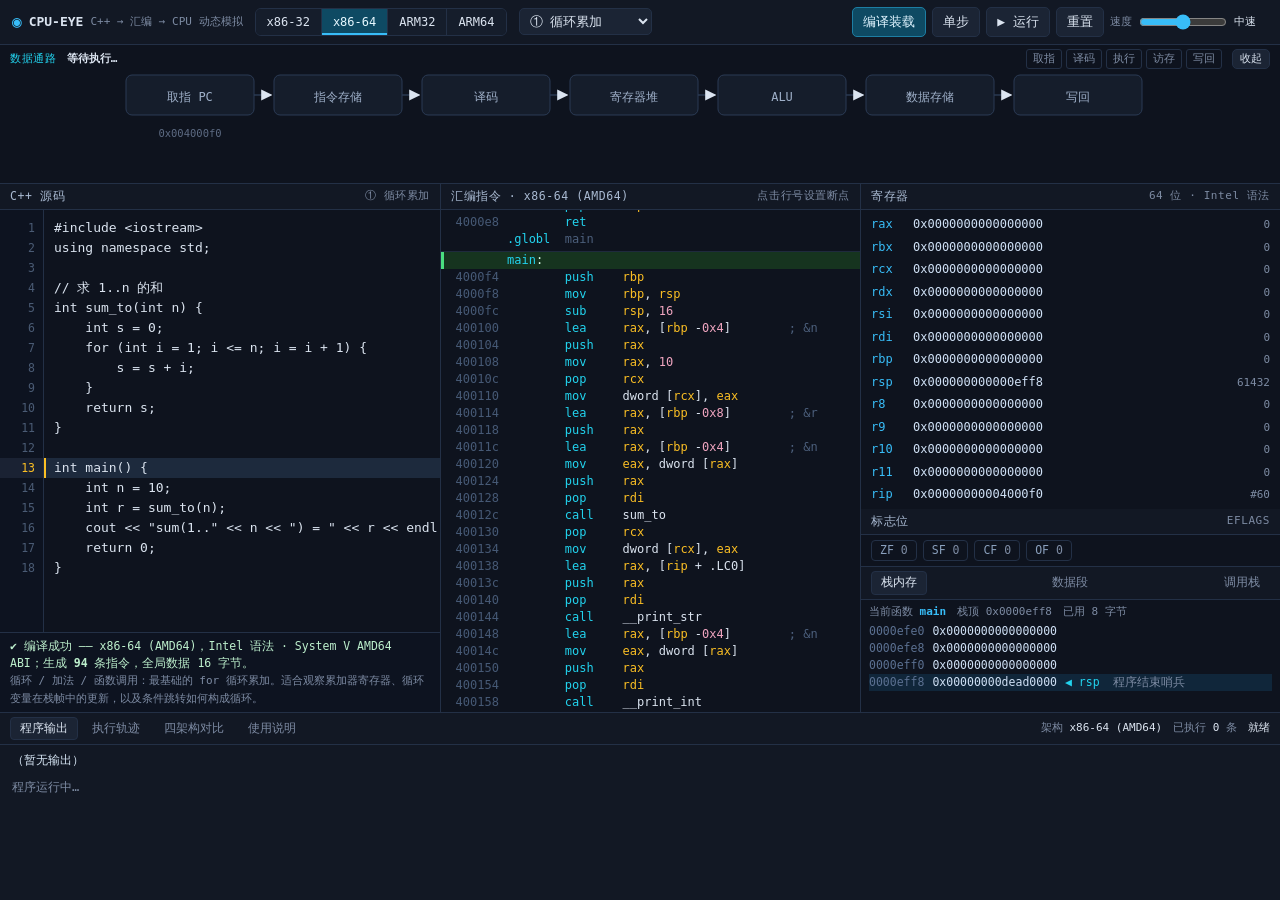
==== index.html @ 2fa2e782 "CPU-EYE：C++ 到四种指令集的可视化 CPU 模拟器 完整的教学工具链，纯前端零依赖：  - 内置 C++ 子集编译器：词法/语法分析 → AST → 代码生成 - 四个真实 ISA 后端：x" ====
<!doctype html>
<html lang="zh-CN">
<head>
<meta charset="utf-8">
<meta name="viewport" content="width=device-width, initial-scale=1">
<title>CPU-EYE 处理器模拟器</title>
<link rel="stylesheet" href="css/app.css">
</head>
<body>
<div id="app">

  <header id="topbar">
    <div class="brand"><span class="logo">◉</span><b>CPU-EYE</b><span class="sub">C++ → 汇编 → CPU 动态模拟</span></div>
    <div class="arch-tabs" id="archTabs"></div>
    <select id="progSel" title="选择示例程序"></select>
    <div class="toolbar">
      <button id="btnBuild" class="primary" title="Ctrl+Enter">编译装载</button>
      <button id="btnStep" title="F10">单步</button>
      <button id="btnRun" title="F5">▶ 运行</button>
      <button id="btnReset">重置</button>
      <label class="speed">速度
        <input type="range" id="speed" min="0" max="4" step="1" value="2">
        <span id="speedLabel">中速</span>
      </label>
    </div>
  </header>

  <section id="datapath">
    <div class="dp-head">
      <span class="dp-label">数据通路</span>
      <span id="dpInstr" class="dp-instr">—</span>
      <span id="dpStages" class="dp-stages"></span>
      <button id="dpToggle" class="mini">收起</button>
    </div>
    <svg id="dpSvg" viewBox="0 0 1040 112" preserveAspectRatio="xMidYMid meet">
      <defs>
        <marker id="ah" markerWidth="8" markerHeight="8" refX="7" refY="4" orient="auto">
          <path d="M0,0 L8,4 L0,8 z" fill="currentColor"/>
        </marker>
      </defs>
      <g id="dpArrows"></g>
      <g id="dpBlocks"></g>
    </svg>
  </section>

  <main id="cols">
    <section class="pane" id="paneSrc">
      <div class="pane-head">
        <span>C++ 源码</span>
        <span id="srcInfo" class="muted"></span>
      </div>
      <div class="editor">
        <div class="gutter" id="gutter"></div>
        <div class="edit-wrap">
          <div class="hl-layer"><div id="curLineBar" class="cur-line"></div></div>
          <textarea id="src" spellcheck="false" wrap="off"></textarea>
        </div>
      </div>
      <div id="diag" class="diag"></div>
    </section>

    <section class="pane" id="paneAsm">
      <div class="pane-head">
        <span id="asmTitle">汇编指令</span>
        <span class="muted">点击行号设置断点</span>
      </div>
      <div id="asmList" class="asm-list"></div>
    </section>

    <section class="pane" id="paneState">
      <div class="pane-head"><span>寄存器</span><span id="regArch" class="muted"></span></div>
      <div id="regs" class="regs"></div>
      <div class="pane-head"><span>标志位</span><span id="flagHint" class="muted"></span></div>
      <div id="flags" class="flags"></div>
      <div class="pane-head tabs" id="memTabs">
        <button class="tab active" data-mem="stack">栈内存</button>
        <button class="tab" data-mem="data">数据段</button>
        <button class="tab" data-mem="call">调用栈</button>
      </div>
      <div id="memView" class="mem-view"></div>
    </section>
  </main>

  <footer id="bottom">
    <div class="tabs" id="botTabs">
      <button class="tab active" data-tab="out">程序输出</button>
      <button class="tab" data-tab="trace">执行轨迹</button>
      <button class="tab" data-tab="cmp">四架构对比</button>
      <button class="tab" data-tab="help">使用说明</button>
      <div class="status" id="status"></div>
    </div>
    <div class="tab-body">
      <div class="tab-pane active" id="tab-out">
        <pre id="output"></pre>
        <div id="verdict" class="verdict"></div>
      </div>
      <div class="tab-pane" id="tab-trace"><pre id="trace"></pre></div>
      <div class="tab-pane" id="tab-cmp">
        <div class="cmp-bar"><button id="btnCmp" class="primary">在四种架构上分别编译并运行</button>
          <span class="muted">对同一段 C++ 代码，比较指令数量、调用约定与生成代码</span></div>
        <div id="cmpResult"></div>
      </div>
      <div class="tab-pane" id="tab-help">
        <div class="help">
          <h3>这是什么</h3>
          <p>一个完整的教学用工具链：内置的 <b>C++ 子集编译器</b> 把源码编译成 <b>x86-32 / x86-64 / ARM32 / ARM64</b> 四种真实指令集的汇编，
             再由 <b>指令级 CPU 模拟器</b> 逐条执行，实时显示寄存器、标志位、栈内存、数据段以及数据通路各阶段的变化。</p>
          <h3>操作</h3>
          <ul>
            <li><b>编译装载</b>（Ctrl+Enter）：编译当前源码并复位 CPU</li>
            <li><b>单步</b>（F10）：执行一条机器指令，所有发生变化的寄存器/内存会高亮闪烁</li>
            <li><b>运行 / 暂停</b>（F5）：按所选速度连续执行；点击汇编行号可设断点</li>
            <li>顶部切换架构后会<b>自动重新编译</b>，可直接对比同一段 C++ 在不同 ISA 上的实现</li>
          </ul>
          <h3>支持的 C++ 子集</h3>
          <ul>
            <li>类型：<code>int</code>、<code>char</code>、<code>bool</code>、指针 <code>T*</code>、一维数组 <code>T a[N]</code></li>
            <li>全局变量（可带初始化列表）、局部变量、函数（支持递归）</li>
            <li>语句：<code>if/else</code>、<code>while</code>、<code>do-while</code>、<code>for</code>、<code>break</code>、<code>continue</code>、<code>return</code></li>
            <li>运算：<code>+ - * / %</code>、比较、<code>&amp;&amp; || !</code>、位运算 <code>&amp; | ^ ~ &lt;&lt; &gt;&gt;</code>、<code>++ --</code>、复合赋值、取地址与解引用</li>
            <li>输出：<code>cout &lt;&lt; 表达式 &lt;&lt; endl;</code>（字符串常量、整数），或 <code>print_int()</code> / <code>print_str()</code></li>
            <li><code>#include</code> 与 <code>using namespace std;</code> 会被忽略，可以照常书写</li>
          </ul>
          <h3>模拟范围说明</h3>
          <p>模拟器在<b>指令语义层</b>工作：忠实执行每条指令对寄存器、内存、标志位的影响，遵循各架构真实的调用约定
             （System V AMD64、cdecl、AAPCS、AAPCS64）与栈帧布局；但不模拟指令编码字节、缓存、流水线冲突与乱序执行，
             指令地址按 4 字节等距排列。除法、取模、指针缩放等处的架构差异都是真实的（例如 x86 的 <code>idiv</code> 对应 ARM 的 <code>sdiv</code> + <code>msub/mls</code>）。</p>
        </div>
      </div>
    </div>
  </footer>
</div>

<script src="js/frontend.js"></script>
<script src="js/targets.js"></script>
<script src="js/codegen.js"></script>
<script src="js/machine.js"></script>
<script src="js/programs.js"></script>
<script src="js/ui.js"></script>
</body>
</html>
---- css/app.css ----
/* ===================== CPU-EYE 样式 ===================== */
:root{
  --bg:#0b0f16; --panel:#121824; --panel2:#0e131e; --line:#233046;
  --fg:#dbe4f0; --muted:#7d8ba3; --accent:#38bdf8; --accent2:#22d3ee;
  --green:#4ade80; --amber:#fbbf24; --red:#f87171; --purple:#c084fc;
  --pc:#16341f; --pcline:#4ade80;
  --mono:"Cascadia Mono","JetBrains Mono",Consolas,"SF Mono",Menlo,"DejaVu Sans Mono",monospace;
  --lh:20px;
}
*{box-sizing:border-box}
html,body{height:100%}
body{
  margin:0;background:var(--bg);color:var(--fg);
  font:13px/1.5 var(--mono);
  -webkit-font-smoothing:antialiased;
}
#app{display:flex;flex-direction:column;height:100vh;min-height:0}
button{font:inherit;color:var(--fg);background:#1b2434;border:1px solid var(--line);
  border-radius:5px;padding:4px 10px;cursor:pointer}
button:hover{background:#243149;border-color:#31435f}
button:active{transform:translateY(1px)}
button.primary{background:#0e4a63;border-color:#1d7ea3;color:#dff4ff}
button.primary:hover{background:#12607f}
button:disabled{opacity:.4;cursor:not-allowed}
button.mini{padding:1px 7px;font-size:11px}
select{font:inherit;background:#1b2434;color:var(--fg);border:1px solid var(--line);
  border-radius:5px;padding:4px 6px;max-width:200px}
.muted{color:var(--muted);font-weight:normal;font-size:11px}

/* ---------- 顶栏 ---------- */
#topbar{display:flex;align-items:center;gap:12px;padding:7px 12px;background:var(--panel);
  border-bottom:1px solid var(--line);flex-wrap:wrap}
.brand{display:flex;align-items:center;gap:7px;white-space:nowrap}
.brand .logo{color:var(--accent);font-size:16px;animation:pulse 2.4s infinite}
@keyframes pulse{0%,100%{opacity:1}50%{opacity:.35}}
.brand .sub{color:var(--muted);font-size:11px}
.arch-tabs{display:flex;gap:0;border:1px solid var(--line);border-radius:6px;overflow:hidden}
.arch-tabs button{border:none;border-radius:0;border-right:1px solid var(--line);background:#151d2b;
  font-size:12px;padding:4px 11px}
.arch-tabs button:last-child{border-right:none}
.arch-tabs button.on{background:#0e4a63;color:#e6f8ff;box-shadow:inset 0 -2px 0 var(--accent)}
.toolbar{display:flex;align-items:center;gap:6px;margin-left:auto;flex-wrap:wrap}
.speed{display:flex;align-items:center;gap:5px;color:var(--muted);font-size:11px}
.speed input{width:88px;accent-color:var(--accent)}
#speedLabel{color:var(--fg);min-width:34px}

/* ---------- 数据通路 ---------- */
#datapath{background:var(--panel2);border-bottom:1px solid var(--line);padding:4px 10px 2px}
#datapath.collapsed svg{display:none}
.dp-head{display:flex;align-items:center;gap:10px;font-size:11px;color:var(--muted)}
.dp-label{color:var(--accent2);letter-spacing:.06em}
.dp-instr{color:var(--fg);font-weight:bold}
.dp-stages{display:flex;gap:4px;margin-left:auto}
.dp-stages span{padding:1px 6px;border:1px solid var(--line);border-radius:3px;color:var(--muted)}
.dp-stages span.on{background:#0e4a63;color:#cdefff;border-color:var(--accent)}
#dpSvg{width:100%;height:112px;display:block}
.dp-block rect{fill:#151d2b;stroke:#2b3b55;stroke-width:1;transition:fill .18s,stroke .18s}
.dp-block text.t{fill:#9fb0c9;font-size:12px;text-anchor:middle;font-family:var(--mono)}
.dp-block text.v{fill:#5d6b83;font-size:10.5px;text-anchor:middle;font-family:var(--mono)}
.dp-block.on rect{fill:#0e3a4d;stroke:var(--accent);stroke-width:1.6}
.dp-block.on text.t{fill:#dff4ff}
.dp-block.on text.v{fill:var(--amber)}
.dp-arrow{stroke:#2b3b55;stroke-width:1.4;fill:none;color:#2b3b55}
.dp-arrow.on{stroke:var(--accent);color:var(--accent)}

/* ---------- 主体三栏 ---------- */
#cols{display:flex;flex:1 1 auto;min-height:0;gap:1px;background:var(--line)}
.pane{display:flex;flex-direction:column;min-width:0;min-height:0;background:var(--panel2)}
#paneSrc{flex:1.05 1 0}
#paneAsm{flex:1 1 0}
#paneState{flex:1 1 0}
.pane-head{display:flex;align-items:center;justify-content:space-between;gap:8px;
  padding:4px 10px;background:var(--panel);border-bottom:1px solid var(--line);
  font-size:11.5px;letter-spacing:.05em;color:#a9bad2;flex:0 0 auto}

/* ---------- 编辑器 ---------- */
.editor{display:flex;flex:1 1 auto;min-height:0;overflow:hidden}
.gutter{flex:0 0 44px;background:#0d1320;color:#4a5b74;overflow:hidden;
  border-right:1px solid var(--line);padding:8px 0;text-align:right}
.gutter div{height:var(--lh);line-height:var(--lh);padding-right:8px;font-size:11.5px;color:#4a5b74}
.gutter div.cur{color:var(--amber);background:#1a2233}
.edit-wrap{position:relative;flex:1 1 auto;min-width:0;overflow:hidden}
.hl-layer{position:absolute;inset:0;pointer-events:none;overflow:hidden}
.cur-line{position:absolute;left:0;right:0;height:var(--lh);background:#1d2a3d;
  border-left:2px solid var(--amber);display:none}
#src{position:absolute;inset:0;width:100%;height:100%;resize:none;border:none;outline:none;
  background:transparent;color:var(--fg);font:13px/var(--lh) var(--mono);padding:8px 10px;
  white-space:pre;overflow:auto;tab-size:4}
.diag{flex:0 0 auto;max-height:88px;overflow:auto;padding:5px 10px;font-size:11.5px;
  border-top:1px solid var(--line);background:#0d1320;color:var(--muted)}
.diag.err{color:#ffc9c9;background:#2a1418;border-top-color:#7f2b34}
.diag.ok{color:#bdf0cd}

/* ---------- 汇编 ---------- */
.asm-list{flex:1 1 auto;overflow:auto;padding:2px 0;font-size:12px}
.asm-row{display:flex;gap:0;white-space:pre;line-height:17px;cursor:default}
.asm-row:hover{background:#151d2b}
.asm-row .bp{flex:0 0 66px;color:#465975;text-align:right;padding-right:8px;cursor:pointer;user-select:none}
.asm-row .bp:hover{color:var(--red)}
.asm-row.brk .bp{color:var(--red);font-weight:bold}
.asm-row.brk .bp::before{content:"●"}
.asm-row .tx{flex:1 1 auto;padding-right:8px;overflow:hidden;text-overflow:ellipsis}
.asm-row.lab{color:var(--purple)}
.asm-row.dir{color:#4c5f7c}
.asm-row.pc{background:var(--pc);box-shadow:inset 3px 0 0 var(--pcline)}
.asm-row.pc .tx{color:#ddffe6}
.asm-row.fnstart{border-top:1px solid #1e2a3d;margin-top:3px}
.mn{color:var(--accent2)}
.rg{color:var(--amber)}
.nu{color:#f0a5c0}
.cm{color:#4c5f7c}

/* ---------- 寄存器 ---------- */
.regs{flex:0 0 auto;max-height:34vh;overflow-y:auto;overflow-x:hidden;padding:4px 6px;
  display:grid;grid-template-columns:repeat(auto-fill,minmax(252px,1fr));gap:2px 10px}
.reg{display:flex;align-items:baseline;gap:6px;padding:1px 4px;border-radius:3px;font-size:12px;
  white-space:nowrap;overflow:hidden}
.reg .n{color:var(--accent);width:36px;flex:0 0 auto}
.reg .h{color:#cfe0f5;flex:0 0 auto}
.reg .d{color:var(--muted);font-size:11px;margin-left:auto;overflow:hidden;text-overflow:ellipsis}
.reg.chg{animation:flash 1s ease-out}
@keyframes flash{0%{background:#7a5a12;color:#fff}60%{background:#3a2f10}100%{background:transparent}}
.flags{flex:0 0 auto;display:flex;gap:6px;padding:5px 10px;flex-wrap:wrap;border-bottom:1px solid var(--line)}
.flag{border:1px solid var(--line);border-radius:4px;padding:1px 8px;font-size:11.5px;color:var(--muted)}
.flag b{color:#8aa0bd;font-weight:normal}
.flag.set{background:#123a2a;border-color:#2e7d5b;color:var(--green)}
.flag.set b{color:#8ff0c0}
.flag.chg{animation:flash 1s ease-out}

/* ---------- 内存视图 ---------- */
.tabs{display:flex;gap:4px;align-items:center}
.tab{border:1px solid transparent;background:transparent;color:var(--muted);padding:2px 9px;
  border-radius:4px;font-size:11.5px}
.tab.active{background:#1b2434;border-color:var(--line);color:var(--fg)}
.mem-view{flex:1 1 auto;overflow:auto;padding:4px 8px;font-size:11.5px}
.mrow{display:flex;gap:8px;line-height:17px;white-space:pre}
.mrow .a{color:#5b7091;flex:0 0 auto}
.mrow .v{color:#cfe0f5;flex:0 0 auto}
.mrow .t{color:var(--muted);flex:1 1 auto;overflow:hidden;text-overflow:ellipsis}
.mrow.sp{background:#10263a}
.mrow.fp{background:#231a37}
.mrow.chg{animation:flash 1.1s ease-out}
.mrow .mk{color:var(--accent2)}
.mrow .mkf{color:var(--purple)}
.gvar{margin:5px 0 8px}
.gvar .gh{color:var(--accent);margin-bottom:2px}
.gvar .gh small{color:var(--muted);margin-left:6px}
.cells{display:flex;flex-wrap:wrap;gap:3px}
.cell{border:1px solid var(--line);border-radius:3px;padding:1px 6px;min-width:34px;text-align:center;
  background:#131b29;color:#cfe0f5}
.cell.chg{animation:flashc 1.1s ease-out}
@keyframes flashc{0%{background:#a06f12;color:#fff;border-color:var(--amber)}100%{background:#131b29}}
.cell i{display:block;color:#4c5f7c;font-size:9px;font-style:normal}
.cstack{padding:2px 0}
.cframe{border-left:2px solid var(--accent);padding:2px 8px;margin:3px 0;background:#131b29}
.cframe b{color:var(--accent2)}
.cframe small{color:var(--muted);display:block}

/* ---------- 底部 ---------- */
#bottom{flex:0 0 auto;height:188px;display:flex;flex-direction:column;background:var(--panel);
  border-top:1px solid var(--line);min-height:0}
#botTabs{padding:4px 10px;border-bottom:1px solid var(--line);flex:0 0 auto}
.status{margin-left:auto;color:var(--muted);font-size:11px}
.status b{color:var(--fg);font-weight:normal}
.tab-body{flex:1 1 auto;min-height:0;position:relative}
.tab-pane{display:none;position:absolute;inset:0;overflow:auto;padding:6px 12px}
.tab-pane.active{display:block}
#output,#trace{margin:0;font:12px/1.55 var(--mono);white-space:pre-wrap;color:#d7e6f5}
#trace{color:#9fb0c9;font-size:11.5px}
#trace .t-chg{color:var(--amber)}
#trace .t-pc{color:#5b7091}
.verdict{margin-top:8px;font-size:12px}
.verdict .ok{color:var(--green)}
.verdict .bad{color:var(--red)}
.verdict .wait{color:var(--muted)}
.cmp-bar{display:flex;align-items:center;gap:10px;margin-bottom:8px}
table.cmp{border-collapse:collapse;font-size:11.5px;width:100%;margin-bottom:10px}
table.cmp th,table.cmp td{border:1px solid var(--line);padding:3px 8px;text-align:left;white-space:nowrap}
table.cmp th{background:#182131;color:#a9bad2}
table.cmp td.ok{color:var(--green)}
table.cmp td.bad{color:var(--red)}
.cmp-cols{display:grid;grid-template-columns:repeat(4,1fr);gap:8px}
.cmp-col{background:var(--panel2);border:1px solid var(--line);border-radius:5px;overflow:hidden}
.cmp-col h4{margin:0;padding:3px 8px;background:#182131;font-size:11.5px;color:var(--accent)}
.cmp-col pre{margin:0;padding:5px 8px;max-height:260px;overflow:auto;font-size:10.5px;line-height:14px;color:#b9c8dd}
.help{font-family:system-ui,"Microsoft YaHei",sans-serif;font-size:13px;line-height:1.7;max-width:980px}
.help h3{color:var(--accent);font-size:13px;margin:12px 0 4px}
.help ul{margin:4px 0;padding-left:20px}
.help code{background:#1b2434;padding:0 4px;border-radius:3px;color:var(--amber);font-family:var(--mono)}
.help p{margin:4px 0;color:#b9c8dd}

/* ---------- 自适应 ---------- */
@media (max-width:1180px){
  #cols{flex-direction:column;overflow:auto}
  .pane{flex:0 0 auto !important;min-height:240px}
  #paneState{min-height:320px}
  .regs{max-height:none}
  .cmp-cols{grid-template-columns:repeat(2,1fr)}
}
@media (max-width:720px){
  .brand .sub{display:none}
  .cmp-cols{grid-template-columns:1fr}
  #bottom{height:220px}
}
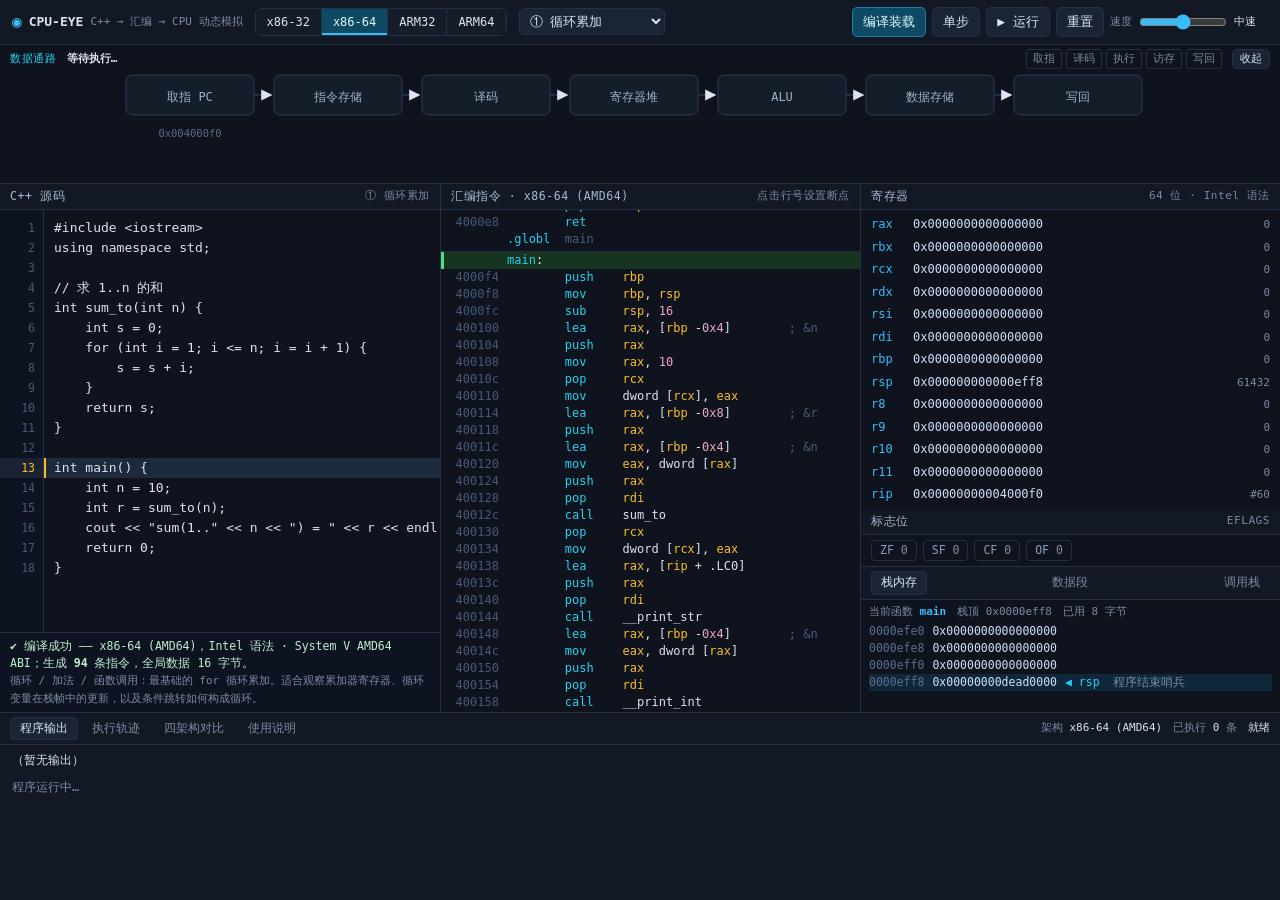
==== commit 2c4f08f8: "支持 C++ 的类：数据成员、成员函数、构造函数、this 此前只实现了 C 子集，class/struct 完全无法编译。本次补上：  编译器前端 - class / struct 定义，publi" ====
--- a/index.html
+++ b/index.html
@@ -114,13 +114,20 @@
           </ul>
           <h3>支持的 C++ 子集</h3>
           <ul>
-            <li>类型：<code>int</code>、<code>char</code>、<code>bool</code>、指针 <code>T*</code>、一维数组 <code>T a[N]</code></li>
-            <li>全局变量（可带初始化列表）、局部变量、函数（支持递归）</li>
+            <li>类型：<code>int</code>、<code>char</code>、<code>bool</code>、指针 <code>T*</code>、引用 <code>T&amp;</code>、一维数组 <code>T a[N]</code></li>
+            <li><b>类与结构体</b>：<code>class</code> / <code>struct</code> 的数据成员、成员函数、构造函数、<code>this</code>、
+                <code>.</code> 与 <code>-&gt;</code>、对象数组、对象整体赋值、成员按真实规则对齐填充</li>
+            <li>全局变量（可带初始化列表）、局部变量、函数（支持递归）、引用传参</li>
             <li>语句：<code>if/else</code>、<code>while</code>、<code>do-while</code>、<code>for</code>、<code>break</code>、<code>continue</code>、<code>return</code></li>
-            <li>运算：<code>+ - * / %</code>、比较、<code>&amp;&amp; || !</code>、位运算 <code>&amp; | ^ ~ &lt;&lt; &gt;&gt;</code>、<code>++ --</code>、复合赋值、取地址与解引用</li>
-            <li>输出：<code>cout &lt;&lt; 表达式 &lt;&lt; endl;</code>（字符串常量、整数），或 <code>print_int()</code> / <code>print_str()</code></li>
-            <li><code>#include</code> 与 <code>using namespace std;</code> 会被忽略，可以照常书写</li>
+            <li>运算：<code>+ - * / %</code>、比较、<code>&amp;&amp; || !</code>、位运算 <code>&amp; | ^ ~ &lt;&lt; &gt;&gt;</code>、<code>++ --</code>、复合赋值、
+                取地址与解引用、<code>sizeof</code>、C 风格类型转换 <code>(char*)p</code></li>
+            <li>输出：<code>cout &lt;&lt; 表达式 &lt;&lt; endl;</code>（字符串常量按 UTF-8 存放，可以直接打印中文），或 <code>print_int()</code> / <code>print_str()</code></li>
+            <li><code>#include</code>、<code>using namespace std;</code>、<code>public:/private:</code> 会被忽略，可以照常书写</li>
           </ul>
+          <h3>还没有实现的部分</h3>
+          <p>继承与虚函数、模板、STL（<code>string</code> / <code>vector</code> / <code>cin</code>）、<code>new</code> / <code>delete</code>、析构函数、
+             运算符重载、函数与构造函数重载、异常、浮点数、多维数组、按值传递或返回对象。
+             遇到这些写法时编译器会给出明确的提示，而不是含糊的语法错误。</p>
           <h3>模拟范围说明</h3>
           <p>模拟器在<b>指令语义层</b>工作：忠实执行每条指令对寄存器、内存、标志位的影响，遵循各架构真实的调用约定
              （System V AMD64、cdecl、AAPCS、AAPCS64）与栈帧布局；但不模拟指令编码字节、缓存、流水线冲突与乱序执行，
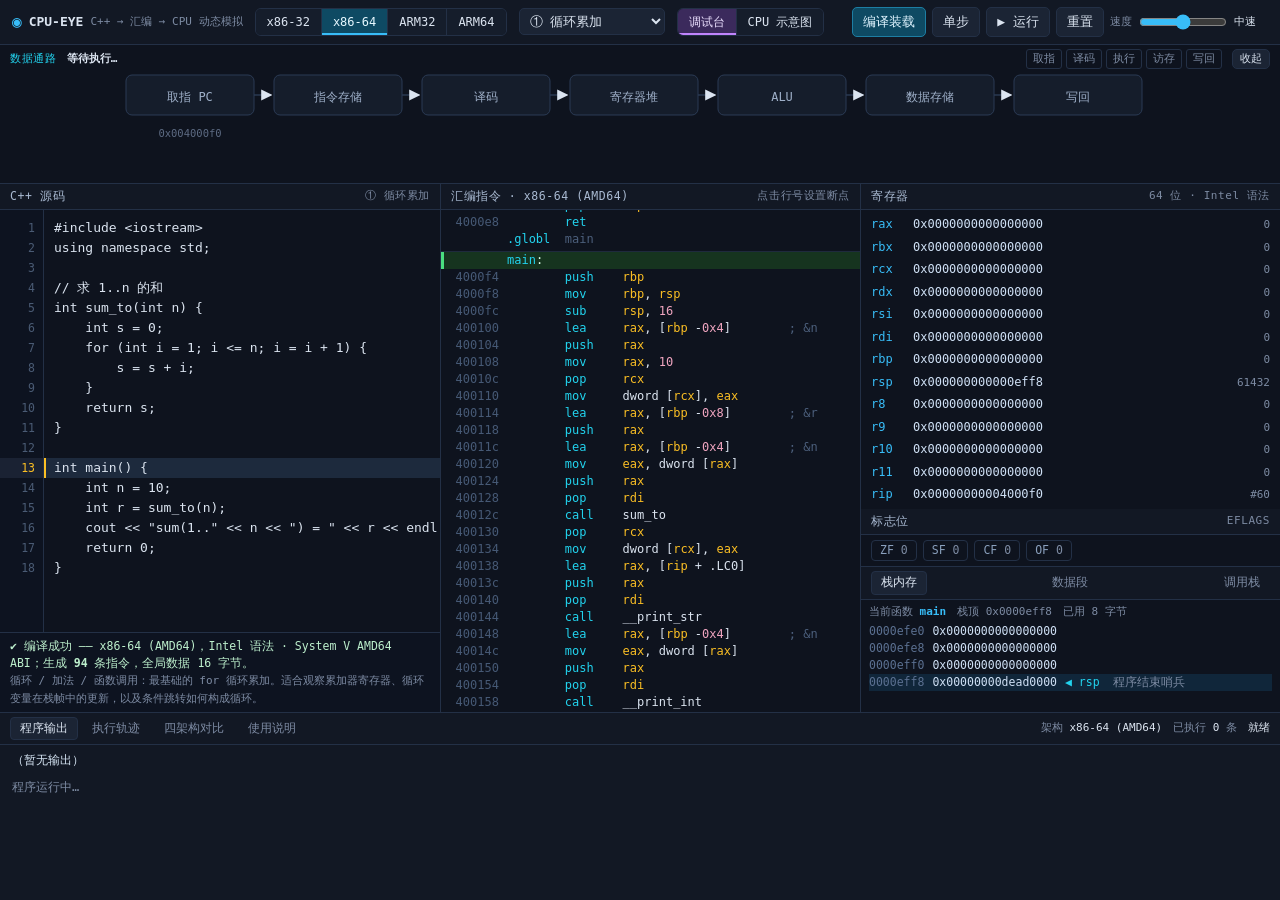
==== commit 1fa39d47: "新增 CPU 结构示意图视图 原来的数据通路只是顶部一条示意条，现在增加一张完整的处理器框图， 顶部可在「调试台 / CPU 示意图」之间切换，两个视图共用同一套执行控制。  示意图包含的部件 - P" ====
--- a/index.html
+++ b/index.html
@@ -13,6 +13,10 @@
     <div class="brand"><span class="logo">◉</span><b>CPU-EYE</b><span class="sub">C++ → 汇编 → CPU 动态模拟</span></div>
     <div class="arch-tabs" id="archTabs"></div>
     <select id="progSel" title="选择示例程序"></select>
+    <div class="view-tabs" id="viewTabs">
+      <button data-view="debug" class="on">调试台</button>
+      <button data-view="schem">CPU 示意图</button>
+    </div>
     <div class="toolbar">
       <button id="btnBuild" class="primary" title="Ctrl+Enter">编译装载</button>
       <button id="btnStep" title="F10">单步</button>
@@ -44,6 +48,21 @@
   </section>
 
   <main id="cols">
+    <section class="pane" id="paneSchem" hidden>
+      <div class="pane-head">
+        <span>CPU 结构示意图</span>
+        <span id="schemInfo" class="muted"></span>
+      </div>
+      <div id="schemWrap" class="schem-wrap"></div>
+      <div class="schem-legend">
+        <span><i class="lg blk"></i>参与本条指令的部件</span>
+        <span><i class="lg bus"></i>正在传输的总线</span>
+        <span><i class="lg ctrl"></i>控制信号</span>
+        <span><i class="lg rd"></i>读出寄存器</span>
+        <span><i class="lg wr"></i>写入寄存器</span>
+      </div>
+    </section>
+
     <section class="pane" id="paneSrc">
       <div class="pane-head">
         <span>C++ 源码</span>
@@ -105,6 +124,15 @@
           <h3>这是什么</h3>
           <p>一个完整的教学用工具链：内置的 <b>C++ 子集编译器</b> 把源码编译成 <b>x86-32 / x86-64 / ARM32 / ARM64</b> 四种真实指令集的汇编，
              再由 <b>指令级 CPU 模拟器</b> 逐条执行，实时显示寄存器、标志位、栈内存、数据段以及数据通路各阶段的变化。</p>
+          <h3>两个视图</h3>
+          <ul>
+            <li><b>调试台</b>：源码、汇编、寄存器、栈内存三栏并排，适合逐条跟踪程序逻辑</li>
+            <li><b>CPU 示意图</b>：一张完整的处理器框图 —— PC、指令存储器、IR 指令寄存器、译码器、
+                控制单元、寄存器堆、ALU、标志寄存器、数据存储器、写回通路。每执行一条指令，
+                参与工作的部件与总线会点亮，<b>地址总线与数据总线上显示当前真实的地址和数据</b>，
+                控制信号（RegWrite / MemRead / MemWrite / Branch…）随指令类型亮灭，
+                底部的内存映射会标出 PC 位置、栈指针和本次访问的内存地址</li>
+          </ul>
           <h3>操作</h3>
           <ul>
             <li><b>编译装载</b>（Ctrl+Enter）：编译当前源码并复位 CPU</li>
@@ -142,6 +170,7 @@
 <script src="js/targets.js"></script>
 <script src="js/codegen.js"></script>
 <script src="js/machine.js"></script>
+<script src="js/schematic.js"></script>
 <script src="js/programs.js"></script>
 <script src="js/ui.js"></script>
 </body>
--- a/css/app.css
+++ b/css/app.css
@@ -8,6 +8,7 @@
   --lh:20px;
 }
 *{box-sizing:border-box}
+[hidden]{display:none !important}
 html,body{height:100%}
 body{
   margin:0;background:var(--bg);color:var(--fg);
@@ -62,6 +63,87 @@
 .dp-block.on text.v{fill:var(--amber)}
 .dp-arrow{stroke:#2b3b55;stroke-width:1.4;fill:none;color:#2b3b55}
 .dp-arrow.on{stroke:var(--accent);color:var(--accent)}
+
+/* ---------- 视图切换 ---------- */
+.view-tabs{display:flex;border:1px solid var(--line);border-radius:6px;overflow:hidden}
+.view-tabs button{border:none;border-radius:0;background:#151d2b;font-size:12px;padding:4px 11px;
+  border-right:1px solid var(--line)}
+.view-tabs button:last-child{border-right:none}
+.view-tabs button.on{background:#3b2a5c;color:#e9defd;box-shadow:inset 0 -2px 0 var(--purple)}
+
+/* ---------- CPU 示意图 ---------- */
+#paneSchem{flex:2.2 1 0}
+.schem-wrap{flex:1 1 auto;min-height:0;overflow:auto;padding:6px 8px;background:
+  radial-gradient(circle at 30% 0%,#101a2b 0%,var(--panel2) 70%)}
+/* SVG 自带 1200×620 的宽高比，给定宽度后高度自然得出；放不下时容器滚动 */
+#schemSvg{display:block;width:100%;height:auto;max-height:100%;min-width:820px;margin:auto}
+.schem-legend{flex:0 0 auto;display:flex;gap:16px;flex-wrap:wrap;padding:4px 12px;font-size:11px;
+  color:var(--muted);border-top:1px solid var(--line);background:var(--panel)}
+.schem-legend i.lg{display:inline-block;width:18px;height:8px;border-radius:2px;margin-right:5px;
+  vertical-align:middle;border:1px solid var(--line)}
+.schem-legend i.blk{background:#0e3a4d;border-color:var(--accent)}
+.schem-legend i.bus{background:var(--accent)}
+.schem-legend i.ctrl{background:var(--purple)}
+.schem-legend i.rd{background:#123a2a;border-color:#2e7d5b}
+.schem-legend i.wr{background:#7a5a12;border-color:var(--amber)}
+
+/* 部件 */
+.blk rect,.blk polygon{fill:#151d2b;stroke:#2b3b55;stroke-width:1.2;transition:fill .2s,stroke .2s}
+.blk.on rect,.blk.on polygon{fill:#0e3a4d;stroke:var(--accent);stroke-width:1.8}
+text.blk-t{fill:#9fb0c9;font-size:12.5px;font-family:var(--mono)}
+.blk.on text.blk-t{fill:#dff4ff}
+text.blk-v{fill:#7d8ba3;font-size:11px;font-family:var(--mono)}
+text.blk-v2{fill:#5d6b83;font-size:10.5px;font-family:var(--mono)}
+.blk.on text.blk-v{fill:var(--amber)}
+.blk.on text.blk-v2{fill:#c4ab68}
+
+/* 总线 */
+.bus{stroke:#2b3b55;stroke-width:1.5;fill:none;color:#2b3b55;transition:stroke .15s}
+.bus.ctrl{stroke-dasharray:3 3}
+.bus.on{stroke:var(--accent);color:var(--accent);stroke-width:2.2;stroke-dasharray:7 5;
+  animation:busflow .7s linear infinite}
+.bus.ctrl.on{stroke:var(--purple);color:var(--purple)}
+@keyframes busflow{to{stroke-dashoffset:-24}}
+text.bus-label{fill:#4c5f7c;font-size:10px;font-family:var(--mono)}
+text.bus-label.on{fill:var(--accent2)}
+text.bus-val{fill:var(--amber);font-size:10.5px;font-family:var(--mono)}
+rect.bus-plate{fill:#0b1220;stroke:#233046;stroke-width:.8}
+
+/* 控制信号灯 */
+rect.sig{fill:#131b29;stroke:#2b3b55;stroke-width:1}
+rect.sig.on{fill:#3b2a5c;stroke:var(--purple)}
+text.sig-t{fill:#5d6b83;font-size:10.5px;font-family:var(--mono)}
+text.sig-t.on{fill:#e9defd}
+
+/* 寄存器堆小格 */
+rect.rfc{fill:#101827;stroke:#233046;stroke-width:.8}
+rect.rfc.r{fill:#123a2a;stroke:#2e7d5b}
+rect.rfc.w{fill:#7a5a12;stroke:var(--amber)}
+text.rfc-n{fill:var(--accent);font-size:10px;font-family:var(--mono)}
+text.rfc-v{fill:#b9c8dd;font-size:10px;font-family:var(--mono)}
+
+/* 内存映射 */
+text.map-title{fill:var(--accent2);font-size:11px;font-family:var(--mono)}
+rect.mapbar{fill:#101827;stroke:#233046}
+rect.mapseg{stroke:#233046;stroke-width:.8}
+rect.mapseg.s0,rect.mapseg.s4{fill:#151d2b}
+rect.mapseg.s1{fill:#143324}
+rect.mapseg.s2{fill:#111a28}
+rect.mapseg.s3{fill:#2a1f3d}
+text.mapseg-t{fill:#9fb0c9;font-size:11px;font-family:var(--mono)}
+text.map-end{fill:#5d6b83;font-size:9.5px;font-family:var(--mono)}
+text.mark-t{fill:var(--amber);font-size:10.5px;font-family:var(--mono)}
+polygon.mark{stroke-width:0}
+polygon.mark.pc{fill:var(--green)}
+polygon.mark.data{fill:var(--amber)}
+polygon.mark.sp{fill:var(--purple)}
+line.fnline{stroke:#3b4c6b;stroke-width:1;stroke-dasharray:2 2}
+text.fnname{fill:#5d6b83;font-size:9.5px;font-family:var(--mono)}
+
+@media (prefers-reduced-motion:reduce){
+  .bus.on{animation:none}
+  .brand .logo{animation:none}
+}
 
 /* ---------- 主体三栏 ---------- */
 #cols{display:flex;flex:1 1 auto;min-height:0;gap:1px;background:var(--line)}
